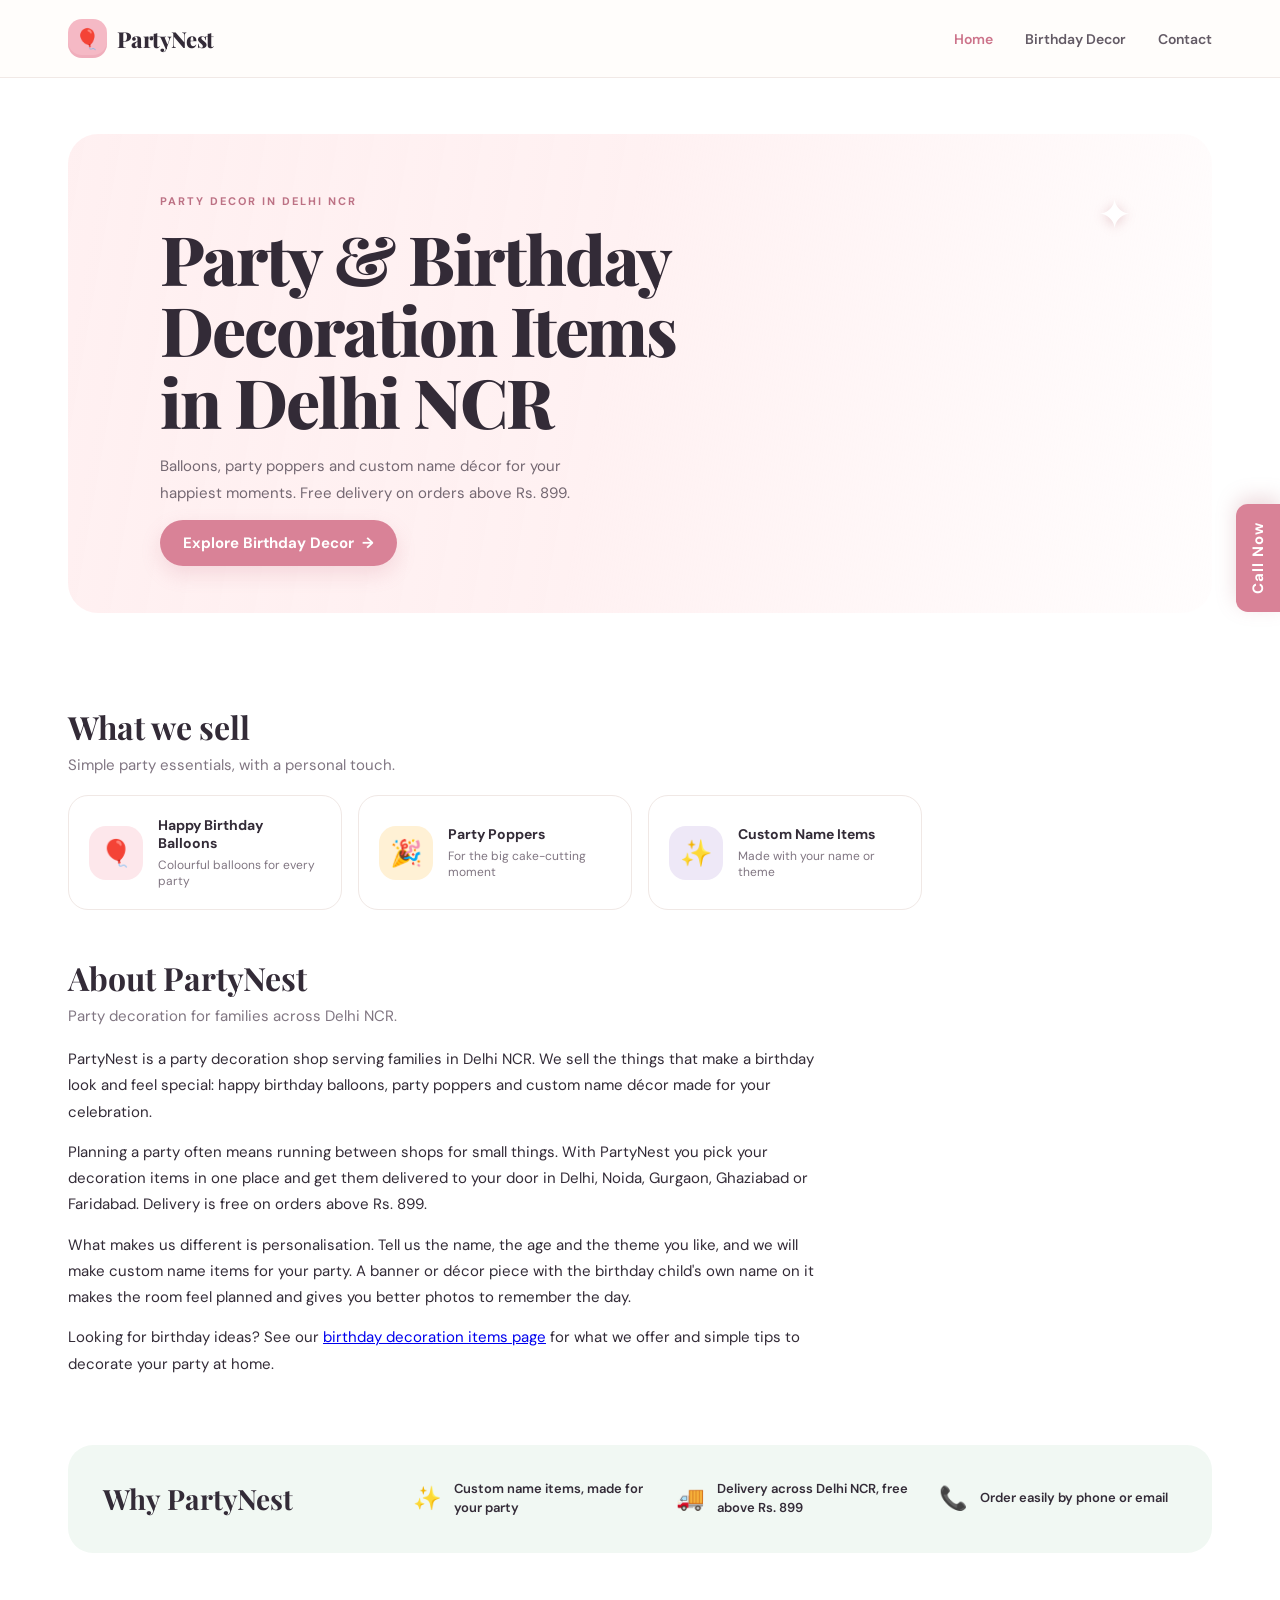
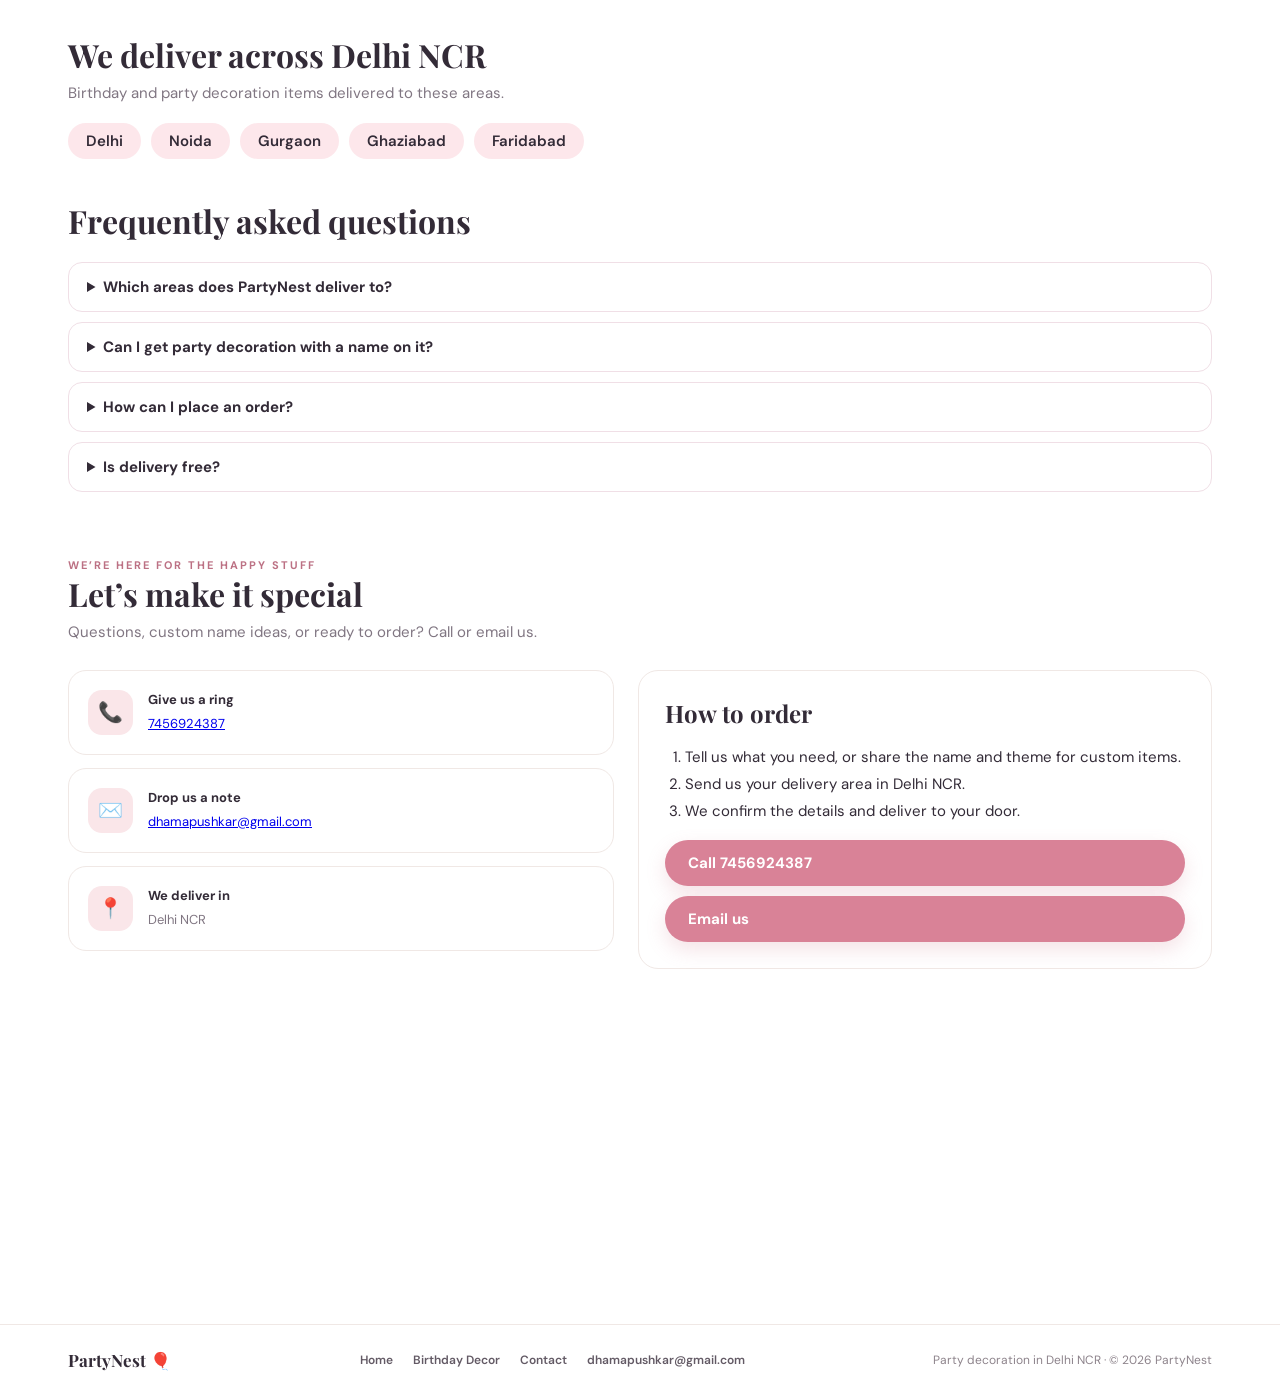
==== index.html @ 5575fde3 "Update index.html" ====
<!doctype html>
<html lang="en">
 <head>
  <meta name="google-site-verification" content="umkJ9HQC5s28dxJRsHMaXHv-HB6ARjjCVU_KM0x2IF8" />
  <script async src="https://www.googletagmanager.com/gtm.js?id=GTM-NVFKFDBZ"></script>
<script>
  window.dataLayer = window.dataLayer || [];
  function gtag(){dataLayer.push(arguments);}
  gtag('js', new Date());
</script>
<meta charset="utf-8">
<meta name="viewport" content="width=device-width, initial-scale=1">
<meta name="theme-color" content="#fffaf7">
<title>PartyNest | Party Decoration Items &amp; Balloons in Delhi NCR</title>
<meta name="description" content="PartyNest sells balloons, party poppers and custom name décor with delivery across Delhi NCR. Free delivery above Rs. 899. Call 7456924387.">
<link rel="canonical" href="https://partynest.github.io/">
<meta property="og:title" content="PartyNest | Party Decoration Items &amp; Balloons in Delhi NCR">
<meta property="og:description" content="Balloons, party poppers and custom name décor delivered across Delhi NCR.">
<meta property="og:url" content="https://partynest.github.io/">
<meta property="og:type" content="website">
<link rel="preconnect" href="https://fonts.googleapis.com">
<link rel="preconnect" href="https://fonts.gstatic.com" crossorigin>
<link href="https://fonts.googleapis.com/css2?family=DM+Sans:wght@400;500;600;700&family=Playfair+Display:wght@600;700;800&display=swap" rel="stylesheet">
<link rel="stylesheet" href="css/style.css">

<style>
  /* Small fixes so links look like the old buttons */
  a.btn, a.category, a.book-tab, a.brand { text-decoration: none; }
  a.category, a.brand { color: inherit; }
  .navlinks.show {
    display: flex !important;
    flex-direction: column;
    position: absolute;
    top: 100%;
    left: 0;
    right: 0;
    background: #fffaf7;
    padding: 16px 24px;
    gap: 14px;
    border-bottom: 1px solid #f0dfe6;
    z-index: 20;
  }
  .text-block { max-width: 760px; margin: 0 0 28px; line-height: 1.75; }
  .text-block p { margin: 0 0 14px; }
  .faq details { background: #fff; border: 1px solid #f0dfe6; border-radius: 14px; padding: 14px 18px; margin-bottom: 10px; }
  .faq summary { cursor: pointer; font-weight: 700; }
  .faq details p { margin: 10px 0 0; line-height: 1.7; }
  .area-list { display: flex; flex-wrap: wrap; gap: 10px; margin: 12px 0 0; padding: 0; list-style: none; }
  .area-list li { background: #fde7eb; border-radius: 999px; padding: 8px 18px; font-weight: 600; }
  .order-steps { padding-left: 20px; line-height: 1.8; }
  .btn-row { display: flex; flex-wrap: wrap; gap: 10px; margin-top: 14px; }
</style>

<script type="application/ld+json">
{
  "@context": "https://schema.org",
  "@type": "Store",
  "name": "PartyNest",
  "url": "https://partynest.github.io/",
  "telephone": "+91-7456924387",
  "email": "dhamapushkar@gmail.com",
  "areaServed": ["Delhi", "Noida", "Gurgaon", "Ghaziabad", "Faridabad"],
  "description": "Party decoration items, balloons, party poppers and custom name décor in Delhi NCR."
}
</script>
<script type="application/ld+json">
{
  "@context": "https://schema.org",
  "@type": "FAQPage",
  "mainEntity": [
    {
      "@type": "Question",
      "name": "Which areas does PartyNest deliver to?",
      "acceptedAnswer": {
        "@type": "Answer",
        "text": "We deliver across Delhi NCR: Delhi, Noida, Gurgaon, Ghaziabad and Faridabad. We do not deliver outside Delhi NCR at the moment."
      }
    },
    {
      "@type": "Question",
      "name": "Can I get party decoration with a name on it?",
      "acceptedAnswer": {
        "@type": "Answer",
        "text": "Yes. Custom name items are our speciality. Tell us the name and theme and we will make it for you."
      }
    },
    {
      "@type": "Question",
      "name": "How can I place an order?",
      "acceptedAnswer": {
        "@type": "Answer",
        "text": "Call us on 7456924387 or email dhamapushkar@gmail.com with what you need and your delivery area in Delhi NCR."
      }
    },
    {
      "@type": "Question",
      "name": "Is delivery free?",
      "acceptedAnswer": {
        "@type": "Answer",
        "text": "Delivery is free on orders above Rs. 899."
      }
    }
  ]
}
</script>
</head>
<body>
<header class="topbar">
  <nav class="nav">
    <a class="brand" href="/">
      <div class="brand-mark">🎈</div>
      <div class="brand-name">PartyNest</div>
    </a>
    <button class="menu-btn" id="menuBtn" aria-label="Toggle menu">☰</button>
    <div class="navlinks" id="navlinks">
      <a href="/" class="active">Home</a>
      <a href="/birthday-decor/">Birthday Decor</a>
      <a href="#contact">Contact</a>
    </div>
  </nav>
</header>

<main>
  <section class="page active" id="home">
    <div class="container">

      <div class="hero">
        <div class="hero-card">
          <div class="hero-copy">
            <div class="eyebrow">Party decor in Delhi NCR</div>
            <h1>Party &amp; Birthday Decoration Items in Delhi NCR</h1>
            <p>Balloons, party poppers and custom name décor for your happiest moments. Free delivery on orders above Rs. 899.</p>
            <a class="btn" href="/birthday-decor/">Explore Birthday Decor&nbsp; →</a>
          </div>
        </div>
      </div>

      <div class="section-head">
        <div>
          <h2>What we sell</h2>
          <p>Simple party essentials, with a personal touch.</p>
        </div>
      </div>
      <div class="categories">
        <a class="category" href="/birthday-decor/">
          <span class="cat-icon" style="background:#fde7eb">🎈</span>
          <span><strong>Happy Birthday Balloons</strong><small>Colourful balloons for every party</small></span>
        </a>
        <a class="category" href="/birthday-decor/">
          <span class="cat-icon" style="background:#fff1d5">🎉</span>
          <span><strong>Party Poppers</strong><small>For the big cake-cutting moment</small></span>
        </a>
        <a class="category" href="/birthday-decor/">
          <span class="cat-icon" style="background:#eee8f7">✨</span>
          <span><strong>Custom Name Items</strong><small>Made with your name or theme</small></span>
        </a>
      </div>

      <div class="section-head">
        <div>
          <h2>About PartyNest</h2>
          <p>Party decoration for families across Delhi NCR.</p>
        </div>
      </div>
      <div class="text-block">
        <p>PartyNest is a party decoration shop serving families in Delhi NCR. We sell the things that make a birthday look and feel special: happy birthday balloons, party poppers and custom name décor made for your celebration.</p>
        <p>Planning a party often means running between shops for small things. With PartyNest you pick your decoration items in one place and get them delivered to your door in Delhi, Noida, Gurgaon, Ghaziabad or Faridabad. Delivery is free on orders above Rs. 899.</p>
        <p>What makes us different is personalisation. Tell us the name, the age and the theme you like, and we will make custom name items for your party. A banner or décor piece with the birthday child's own name on it makes the room feel planned and gives you better photos to remember the day.</p>
        <p>Looking for birthday ideas? See our <a href="/birthday-decor/">birthday decoration items page</a> for what we offer and simple tips to decorate your party at home.</p>
      </div>

      <div class="why">
        <h2>Why PartyNest</h2>
        <div class="why-item"><span>✨</span>Custom name items, made for your party</div>
        <div class="why-item"><span>🚚</span>Delivery across Delhi NCR, free above Rs. 899</div>
        <div class="why-item"><span>📞</span>Order easily by phone or email</div>
      </div>

      <div class="section-head">
        <div>
          <h2>We deliver across Delhi NCR</h2>
          <p>Birthday and party decoration items delivered to these areas.</p>
        </div>
      </div>
      <ul class="area-list">
        <li>Delhi</li>
        <li>Noida</li>
        <li>Gurgaon</li>
        <li>Ghaziabad</li>
        <li>Faridabad</li>
      </ul>

      <div class="section-head" style="margin-top:40px">
        <div>
          <h2>Frequently asked questions</h2>
        </div>
      </div>
      <div class="faq">
        <details>
          <summary>Which areas does PartyNest deliver to?</summary>
          <p>We deliver across Delhi NCR: Delhi, Noida, Gurgaon, Ghaziabad and Faridabad. We do not deliver outside Delhi NCR at the moment.</p>
        </details>
        <details>
          <summary>Can I get party decoration with a name on it?</summary>
          <p>Yes. Custom name items are our speciality. Tell us the name and theme and we will make it for you.</p>
        </details>
        <details>
          <summary>How can I place an order?</summary>
          <p>Call us on 7456924387 or email dhamapushkar@gmail.com with what you need and your delivery area in Delhi NCR.</p>
        </details>
        <details>
          <summary>Is delivery free?</summary>
          <p>Delivery is free on orders above Rs. 899.</p>
        </details>
      </div>

    </div>
  </section>

  <section class="page active" id="contact">
    <div class="container">
      <div class="page-heading">
        <div class="eyebrow">We’re here for the happy stuff</div>
        <h1>Let’s make it special</h1>
        <p>Questions, custom name ideas, or ready to order? Call or email us.</p>
      </div>
      <div class="contact-grid">
        <div class="contact-cards">
          <div class="contact-card">
            <div class="contact-icon">📞</div>
            <div><strong>Give us a ring</strong><span><a href="tel:+917456924387">7456924387</a></span></div>
          </div>
          <div class="contact-card">
            <div class="contact-icon">✉️</div>
            <div><strong>Drop us a note</strong><span><a href="mailto:dhamapushkar@gmail.com">dhamapushkar@gmail.com</a></span></div>
          </div>
          <div class="contact-card">
            <div class="contact-icon">📍</div>
            <div><strong>We deliver in</strong><span>Delhi NCR</span></div>
          </div>
        </div>

        <div class="form-card">
          <h2>How to order</h2>
          <ol class="order-steps">
            <li>Tell us what you need, or share the name and theme for custom items.</li>
            <li>Send us your delivery area in Delhi NCR.</li>
            <li>We confirm the details and deliver to your door.</li>
          </ol>
          <div class="btn-row">
            <a class="btn" href="tel:+917456924387">Call 7456924387</a>
            <a class="btn" href="mailto:dhamapushkar@gmail.com">Email us</a>
          </div>
        </div>
      </div>
    </div>
  </section>
</main>

<footer>
  <div class="container footer-inner">
    <div class="footer-brand">PartyNest 🎈</div>
    <nav class="footer-links" aria-label="Footer">
      <a href="/">Home</a>
      <a href="/birthday-decor/">Birthday Decor</a>
      <a href="#contact">Contact</a>
      <a href="mailto:dhamapushkar@gmail.com">dhamapushkar@gmail.com</a>
    </nav>
    <span>Party decoration in Delhi NCR · © 2026 PartyNest</span>
  </div>
</footer>

<a class="book-tab" href="tel:+917456924387">Call Now</a>

<script>
  var menuBtn = document.getElementById('menuBtn');
  var navlinks = document.getElementById('navlinks');
  if (menuBtn && navlinks) {
    menuBtn.addEventListener('click', function () { navlinks.classList.toggle('show'); });
    navlinks.addEventListener('click', function () { navlinks.classList.remove('show'); });
  }
</script>
</body>
</html>
---- css/style.css ----
:root {
  --ink: #332b37;
  --muted: #807682;
  --pink: #f5b9c5;
  --pinkdeep: #dc8298;
  --mint: #dcefe5;
  --gold: #e8c779;
  --cream: #fffaf7;
  --line: #f0e8e5;
  --white: #fff;
  --shadow: 0 14px 38px #59404412;
  --radius: 22px;
}

* { box-sizing: border-box; }
html { scroll-behavior: smooth; scroll-padding-top: 94px; }
body {
  margin: 0;
  background: #fff;
  color: var(--ink);
  font-family: 'DM Sans', sans-serif;
  font-size: 15px;
}
button, input, select, textarea { font: inherit; }
button { cursor: pointer; }

.topbar {
  height: 78px;
  position: fixed;
  inset: 0 0 auto;
  z-index: 20;
  background: #fffdfbf2;
  backdrop-filter: blur(14px);
  border-bottom: 1px solid #f1e9e6;
}
.nav {
  max-width: 1200px;
  height: 100%;
  padding: 0 28px;
  margin: auto;
  display: flex;
  align-items: center;
  justify-content: space-between;
}
.brand { display: flex; gap: 10px; align-items: center; cursor: pointer; }
.brand-mark {
  height: 39px;
  width: 39px;
  border-radius: 14px;
  background: var(--pink);
  display: grid;
  place-items: center;
  font-size: 20px;
  box-shadow: inset 0 -3px #dc829833;
}
.brand-name {
  font-family: 'Playfair Display', serif;
  font-weight: 800;
  font-size: 22px;
  letter-spacing: -.6px;
}
.brand-name span { color: var(--pinkdeep); }
.navlinks { display: flex; align-items: center; gap: 32px; }
.navlinks a {
  color: #635a65;
  text-decoration: none;
  font-size: 14px;
  font-weight: 600;
  transition: color .2s;
}
.navlinks a:hover, .navlinks a.active { color: #cc738a; }
.cart-link { display: flex; align-items: center; gap: 8px; }
.badge {
  min-width: 21px;
  height: 21px;
  padding: 0 6px;
  border-radius: 20px;
  background: #f7d7dd;
  color: #8e4559;
  font-size: 11px;
  display: grid;
  place-items: center;
}
.menu-btn {
  display: none;
  border: 0;
  background: none;
  font-size: 22px;
  color: var(--ink);
}
main { padding-top: 78px; }
.page {
  display: none;
  min-height: calc(100vh - 78px);
  animation: appear .32s ease;
}
.page.active { display: block; }
@keyframes appear {
  from { opacity: 0; transform: translateY(8px); }
  to { opacity: 1; transform: none; }
}
.container { max-width: 1200px; padding: 0 28px; margin: auto; }
.hero { padding: 56px 0 46px; }
.hero-card {
  min-height: 414px;
  border-radius: 30px;
  overflow: hidden;
  background:
    linear-gradient(100deg, #fff0f1 0%, #fff0f1eF 47%, #fff0f120 100%),
    url('https://images.unsplash.com/photo-1530103862676-de8c9debad1d?auto=format&fit=crop&w=1800&q=85')
    center 45% / cover;
  display: flex;
  align-items: center;
  padding: 60px 8%;
  position: relative;
}
.hero-card:after {
  content: '✦';
  position: absolute;
  right: 7%;
  top: 11%;
  color: #fff;
  font-size: 42px;
  text-shadow: 0 2px 12px #b7727a55;
}
.eyebrow {
  color: #bc7184;
  text-transform: uppercase;
  letter-spacing: 2px;
  font-weight: 700;
  font-size: 11px;
}
.hero-copy { max-width: 520px; position: relative; z-index: 1; }
.hero h1 {
  font: 800 clamp(42px, 6vw, 68px)/1.05 'Playfair Display', serif;
  letter-spacing: -2px;
  margin: 14px 0 17px;
}
.hero h1 em { color: #cf8092; font-style: normal; }
.hero p { max-width: 410px; color: #746872; line-height: 1.8; margin: 0 0 26px; }
.btn {
  border: 0;
  border-radius: 999px;
  background: #d98297;
  color: white;
  padding: 13px 23px;
  font-weight: 700;
  box-shadow: 0 8px 20px #cc748933;
  transition: transform .2s, box-shadow .2s;
}
.btn:hover { transform: translateY(-2px); box-shadow: 0 12px 24px #cc748944; }
.btn.secondary {
  background: #fff;
  color: #765d68;
  border: 1px solid var(--line);
  box-shadow: none;
}
.section-head {
  display: flex;
  justify-content: space-between;
  align-items: end;
  margin: 46px 0 20px;
}
.section-head h2, .page-heading h1 {
  font: 700 32px 'Playfair Display', serif;
  margin: 0;
}
.section-head p, .page-heading p { color: var(--muted); margin: 7px 0 0; }
.text-link { border: 0; background: none; color: #c8738b; font-weight: 700; }
.categories { display: grid; grid-template-columns: repeat(4, 1fr); gap: 16px; }
.category {
  border: 1px solid var(--line);
  border-radius: 20px;
  padding: 20px;
  background: #fff;
  display: flex;
  align-items: center;
  gap: 15px;
  text-align: left;
  transition: transform .2s, box-shadow .2s;
}
.category:hover { transform: translateY(-3px); box-shadow: var(--shadow); }
.cat-icon {
  height: 54px;
  width: 54px;
  border-radius: 17px;
  display: grid;
  place-items: center;
  font-size: 26px;
  flex: none;
}
.category strong { display: block; font-size: 14px; }
.category small { display: block; color: var(--muted); margin-top: 5px; font-size: 12px; }
.products-grid { display: grid; grid-template-columns: repeat(4, 1fr); gap: 20px; }
.product {
  border: 1px solid #f0e9e7;
  border-radius: 20px;
  overflow: hidden;
  background: white;
  transition: transform .22s, box-shadow .22s;
}
.product:hover { transform: translateY(-4px); box-shadow: var(--shadow); }
.product-img { height: 205px; position: relative; overflow: hidden; background: #faf4f3; }
.product-img img { width: 100%; height: 100%; object-fit: cover; transition: transform .5s; }
.product:hover .product-img img { transform: scale(1.05); }
.tag {
  position: absolute;
  top: 12px;
  left: 12px;
  padding: 6px 10px;
  border-radius: 99px;
  background: #fffdf2eF;
  font-size: 10px;
  font-weight: 700;
  color: #8b7564;
}
.product-info { padding: 15px; }
.product-info h3 { font-size: 15px; margin: 0 0 7px; }
.product-desc { font-size: 12px; color: #8a8188; margin: 0 0 14px; }
.product-bottom { display: flex; justify-content: space-between; align-items: center; }
.price { font-weight: 700; }
.add-btn {
  border: 0;
  background: var(--mint);
  color: #496752;
  border-radius: 999px;
  padding: 9px 13px;
  font-size: 12px;
  font-weight: 700;
  transition: .2s;
}
.add-btn:hover { background: #c8e6d5; }
.why {
  margin: 68px 0 80px;
  padding: 35px;
  border-radius: 25px;
  background: #f1f8f3;
  display: grid;
  grid-template-columns: 1.2fr repeat(3, 1fr);
  align-items: center;
  gap: 25px;
}
.why h2 { font: 700 28px 'Playfair Display', serif; margin: 0; }
.why-item { display: flex; gap: 12px; align-items: center; font-size: 13px; font-weight: 600; line-height: 1.45; }
.why-item span { font-size: 23px; }

.page-heading { padding: 56px 0 28px; }
.filter-row { display: flex; gap: 9px; margin: 0 0 25px; }
.filter {
  border: 1px solid var(--line);
  background: #fff;
  border-radius: 99px;
  padding: 10px 17px;
  color: #766d76;
  font-size: 13px;
  font-weight: 600;
}
.filter.active { background: #f8dfe4; border-color: #f8dfe4; color: #8f4f61; }
.products-page-grid { padding-bottom: 80px; }
.cart-layout { display: grid; grid-template-columns: 1fr 340px; gap: 30px; padding-bottom: 80px; }
.cart-list { display: grid; gap: 13px; align-content: start; }
.cart-row {
  border: 1px solid var(--line);
  border-radius: 18px;
  padding: 13px;
  display: grid;
  grid-template-columns: 88px 1fr auto;
  gap: 16px;
  align-items: center;
}
.cart-row img { width: 88px; height: 78px; border-radius: 13px; object-fit: cover; }
.cart-row h3 { font-size: 14px; margin: 0 0 6px; }
.cart-row small { color: var(--muted); }
.quantity { display: flex; align-items: center; gap: 12px; margin-top: 10px; }
.quantity button {
  width: 25px;
  height: 25px;
  border-radius: 50%;
  background: #f7eeee;
  border: 0;
  color: #815d68;
}
.remove { border: 0; background: none; color: #b2717e; font-size: 12px; margin-top: 8px; padding: 0; }
.cart-summary {
  border: 1px solid var(--line);
  border-radius: 20px;
  padding: 24px;
  height: max-content;
  position: sticky;
  top: 100px;
}
.cart-summary h3 { font: 700 21px 'Playfair Display', serif; margin: 0 0 20px; }
.summary-line { display: flex; justify-content: space-between; color: #756c74; margin: 13px 0; font-size: 14px; }
.summary-total {
  border-top: 1px solid var(--line);
  padding-top: 16px;
  margin-top: 18px;
  color: var(--ink);
  font-weight: 700;
  font-size: 17px;
}
.cart-summary .btn { width: 100%; margin-top: 15px; }
.empty { text-align: center; padding: 70px 20px; border: 1px dashed #eadbdd; border-radius: 22px; background: #fffcfb; }
.empty-icon { font-size: 44px; }
.empty h3 { font: 700 24px 'Playfair Display', serif; margin: 14px 0 6px; }
.empty p { color: var(--muted); margin: 0 0 20px; }
.contact-grid { display: grid; grid-template-columns: 1fr 1.05fr; gap: 24px; padding-bottom: 80px; }
.contact-cards { display: grid; gap: 13px; align-content: start; }
.contact-card { padding: 19px; border: 1px solid var(--line); border-radius: 18px; display: flex; gap: 15px; align-items: center; }
.contact-icon { width: 45px; height: 45px; background: #fae6e9; border-radius: 14px; display: grid; place-items: center; font-size: 20px; }
.contact-card strong { display: block; font-size: 13px; margin-bottom: 5px; }
.contact-card span { font-size: 13px; color: var(--muted); }
.map {
  margin-top: 13px;
  min-height: 205px;
  border-radius: 19px;
  overflow: hidden;
  background: linear-gradient(135deg, #dcefe5, #f8e9df);
  display: grid;
  place-items: center;
  color: #557365;
  text-align: center;
  position: relative;
}
.map:before {
  content: '';
  position: absolute;
  inset: 0;
  background: repeating-linear-gradient(45deg, transparent 0 28px, #ffffff40 29px 31px);
}
.map-pin { font-size: 30px; }
.form-card { border: 1px solid var(--line); border-radius: 20px; padding: 26px; }
.form-card h2 { font: 700 24px 'Playfair Display', serif; margin: 0 0 7px; }
.form-card > p { color: var(--muted); font-size: 13px; margin: 0 0 21px; }
.field { margin-bottom: 14px; }
.field label { display: block; font-weight: 600; font-size: 12px; margin-bottom: 7px; }
.field input, .field select, .field textarea {
  width: 100%;
  border: 1px solid #eae1e3;
  border-radius: 12px;
  padding: 12px 13px;
  outline: none;
  background: #fff;
  color: var(--ink);
  font-size: 13px;
}
.field textarea { min-height: 110px; resize: vertical; }
.field input:focus, .field select:focus, .field textarea:focus {
  border-color: #d990a0;
  box-shadow: 0 0 0 3px #f8e6e9;
}
.form-card .btn { width: 100%; }

.book-tab {
  position: fixed;
  right: 0;
  top: 50%;
  z-index: 25;
  transform: translateY(-50%);
  writing-mode: vertical-rl;
  rotate: 180deg;
  border: 0;
  border-radius: 0 12px 12px 0;
  background: #d98297;
  color: #fff;
  padding: 18px 12px;
  font-weight: 700;
  letter-spacing: 1px;
  box-shadow: 0 6px 20px #bb738144;
  transition: padding .2s, background-color .2s, opacity .2s;
}
.book-tab:hover, .book-tab:focus-visible, .book-tab:active {
  padding-inline: 16px;
  background: #e9a4b3;
  opacity: .82;
}
.overlay {
  position: fixed;
  inset: 0;
  background: #2c202988;
  z-index: 40;
  opacity: 0;
  visibility: hidden;
  transition: opacity .25s, visibility .25s;
}
.overlay.open { opacity: 1; visibility: visible; }
.booking-panel {
  position: fixed;
  z-index: 41;
  right: 0;
  top: 0;
  height: 100dvh;
  width: min(430px, 100%);
  background: #fff;
  padding: 29px;
  transform: translateX(105%);
  transition: transform .35s cubic-bezier(.2, .75, .2, 1);
  box-shadow: -20px 0 60px #33222a22;
  overflow-y: auto;
}
.booking-panel.open { transform: translateX(0); }
.panel-head { display: flex; justify-content: space-between; align-items: center; margin-bottom: 10px; }
.panel-head h2 { font: 700 27px 'Playfair Display', serif; margin: 0; }
.close-btn {
  height: 38px;
  width: 38px;
  border-radius: 50%;
  border: 1px solid var(--line);
  background: #fff;
  font-size: 21px;
  color: #675d65;
}
.panel-lead { color: var(--muted); font-size: 13px; line-height: 1.6; margin: 0 0 23px; }
.or-note { font-size: 11px; color: var(--muted); margin: -8px 0 13px; }
.success { display: none; text-align: center; padding: 30px 10px; }
.success.show { display: block; }
.success .emoji { font-size: 48px; }
.success h3 { font: 700 24px 'Playfair Display', serif; }
.success p { color: var(--muted); line-height: 1.6; }
.toast {
  position: fixed;
  bottom: 24px;
  left: 50%;
  transform: translate(-50%, 20px);
  background: #382f38;
  color: white;
  padding: 12px 18px;
  border-radius: 99px;
  font-size: 13px;
  opacity: 0;
  pointer-events: none;
  transition: .25s;
  z-index: 60;
}
.toast.show { opacity: 1; transform: translate(-50%, 0); }
footer { border-top: 1px solid var(--line); padding: 24px 0; color: #8d838b; font-size: 12px; }
.footer-inner { display: flex; justify-content: space-between; align-items: center; gap: 18px; flex-wrap: wrap; }
.footer-links { display: flex; gap: 20px; }
.footer-links a { color: #635a65; text-decoration: none; font-weight: 600; }
.footer-links a:hover { color: #cc738a; }
.footer-brand { font: 700 17px 'Playfair Display', serif; color: var(--ink); }

/* ---------- Blog ---------- */
.blog-grid { display: grid; grid-template-columns: repeat(3, 1fr); gap: 22px; padding-bottom: 80px; }
.blog-card {
  border: 1px solid #f0e9e7;
  border-radius: 20px;
  overflow: hidden;
  background: #fff;
  cursor: pointer;
  display: flex;
  flex-direction: column;
  text-align: left;
  padding: 0;
  transition: transform .22s, box-shadow .22s;
}
.blog-card:hover { transform: translateY(-4px); box-shadow: var(--shadow); }
.blog-img { height: 210px; position: relative; overflow: hidden; background: #faf4f3; }
.blog-img img { width: 100%; height: 100%; object-fit: cover; transition: transform .5s; }
.blog-card:hover .blog-img img { transform: scale(1.05); }
.blog-body { padding: 18px 18px 20px; display: flex; flex-direction: column; flex: 1; }
.blog-meta { font-size: 11px; color: var(--muted); font-weight: 600; margin-bottom: 9px; }
.blog-card h3 { font: 700 20px/1.3 'Playfair Display', serif; margin: 0 0 9px; color: var(--ink); }
.blog-card p { font-size: 13px; line-height: 1.7; color: #746872; margin: 0 0 14px; }
.blog-card .read-more { margin-top: auto; color: #c8738b; font-weight: 700; font-size: 13px; }
.post { max-width: 760px; margin: 0 auto; padding: 40px 0 80px; }
.post .back { margin-bottom: 22px; }
.post h1 { font: 800 clamp(30px, 5vw, 44px)/1.15 'Playfair Display', serif; letter-spacing: -1px; margin: 12px 0 14px; }
.post-cover { width: 100%; height: 360px; object-fit: cover; border-radius: 24px; margin: 22px 0 28px; }
.post-body { font-size: 16px; line-height: 1.9; color: #4d4350; }
.post-body h2 { font: 700 26px 'Playfair Display', serif; color: var(--ink); margin: 34px 0 10px; }
.post-body p { margin: 0 0 16px; }
.post-body ul { padding-left: 20px; margin: 0 0 16px; }
.post-body li { margin-bottom: 8px; }
.post-cta { margin-top: 34px; padding: 26px; border-radius: 22px; background: #f1f8f3; text-align: center; }
.post-cta h3 { font: 700 22px 'Playfair Display', serif; margin: 0 0 8px; }
.post-cta p { color: var(--muted); margin: 0 0 16px; }

@media (max-width: 900px) {
  .categories { grid-template-columns: repeat(2, 1fr); }
  .products-grid { grid-template-columns: repeat(2, 1fr); }
  .why { grid-template-columns: repeat(2, 1fr); }
  .cart-layout { grid-template-columns: 1fr 290px; }
  .blog-grid { grid-template-columns: repeat(2, 1fr); }
}
@media (max-width: 640px) {
  .topbar { height: 68px; }
  .nav { padding: 0 17px; }
  .brand-name { font-size: 19px; }
  .brand-mark { height: 35px; width: 35px; }
  .navlinks {
    display: none;
    position: absolute;
    top: 67px;
    left: 0;
    right: 0;
    background: #fff;
    padding: 14px 19px 18px;
    box-shadow: 0 15px 20px #34212a12;
    gap: 0;
    flex-direction: column;
    align-items: stretch;
  }
  .navlinks.open { display: flex; }
  .navlinks a { padding: 12px 4px; border-bottom: 1px solid #f5eeee; }
  .navlinks a:last-child { border: 0; }
  .menu-btn { display: block; }
  .navlinks .cart-link { justify-content: space-between; }
  .container { padding: 0 18px; }
  main { padding-top: 68px; }
  .hero { padding: 24px 0 32px; }
  .hero-card {
    min-height: 480px;
    padding: 35px 25px;
    align-items: flex-end;
    background:
      linear-gradient(0deg, #fff0f1 0%, #fff0f1ec 45%, #fff0f130 100%),
      url('https://images.unsplash.com/photo-1530103862676-de8c9debad1d?auto=format&fit=crop&w=1000&q=80')
      center / cover;
  }
  .hero h1 { font-size: 45px; }
  .hero p { font-size: 14px; }
  .section-head { margin: 35px 0 17px; }
  .section-head h2, .page-heading h1 { font-size: 28px; }
  .categories { gap: 10px; }
  .category { padding: 13px 11px; gap: 10px; border-radius: 16px; }
  .cat-icon { width: 43px; height: 43px; font-size: 22px; border-radius: 14px; }
  .category strong { font-size: 12px; }
  .category small { font-size: 10px; }
  .products-grid { gap: 11px; }
  .product { border-radius: 16px; }
  .product-img { height: 150px; }
  .product-info { padding: 11px; }
  .product-info h3 { font-size: 13px; min-height: 31px; }
  .product-desc { font-size: 10px; }
  .price { font-size: 13px; }
  .add-btn { padding: 8px 10px; font-size: 10px; }
  .why { margin: 45px 0 55px; padding: 22px; gap: 18px; grid-template-columns: 1fr 1fr; }
  .why h2 { font-size: 22px; grid-column: 1 / -1; }
  .why-item { font-size: 11px; }
  .why-item span { font-size: 20px; }
  .page-heading { padding: 35px 0 22px; }
  .filter-row { overflow: auto; padding-bottom: 4px; }
  .filter { white-space: nowrap; }
  .cart-layout { grid-template-columns: 1fr; gap: 18px; }
  .cart-summary { position: static; }
  .cart-row { grid-template-columns: 64px 1fr auto; gap: 10px; padding: 10px; }
  .cart-row img { width: 64px; height: 64px; }
  .cart-row h3 { font-size: 12px; }
  .contact-grid { grid-template-columns: 1fr; gap: 20px; }
  .form-card { padding: 21px; }
  .page { min-height: calc(100vh - 68px); }
  .footer-inner { gap: 12px; flex-wrap: wrap; }
  .book-tab { padding: 15px 9px; font-size: 12px; }
  .booking-panel { padding: 23px; }
  .hero-card:after { top: 8%; right: 9%; }
  .blog-grid { grid-template-columns: 1fr; gap: 16px; }
  .blog-img { height: 180px; }
  .post { padding: 24px 0 60px; }
  .post-cover { height: 220px; border-radius: 18px; }
  .post-body { font-size: 15px; }
}
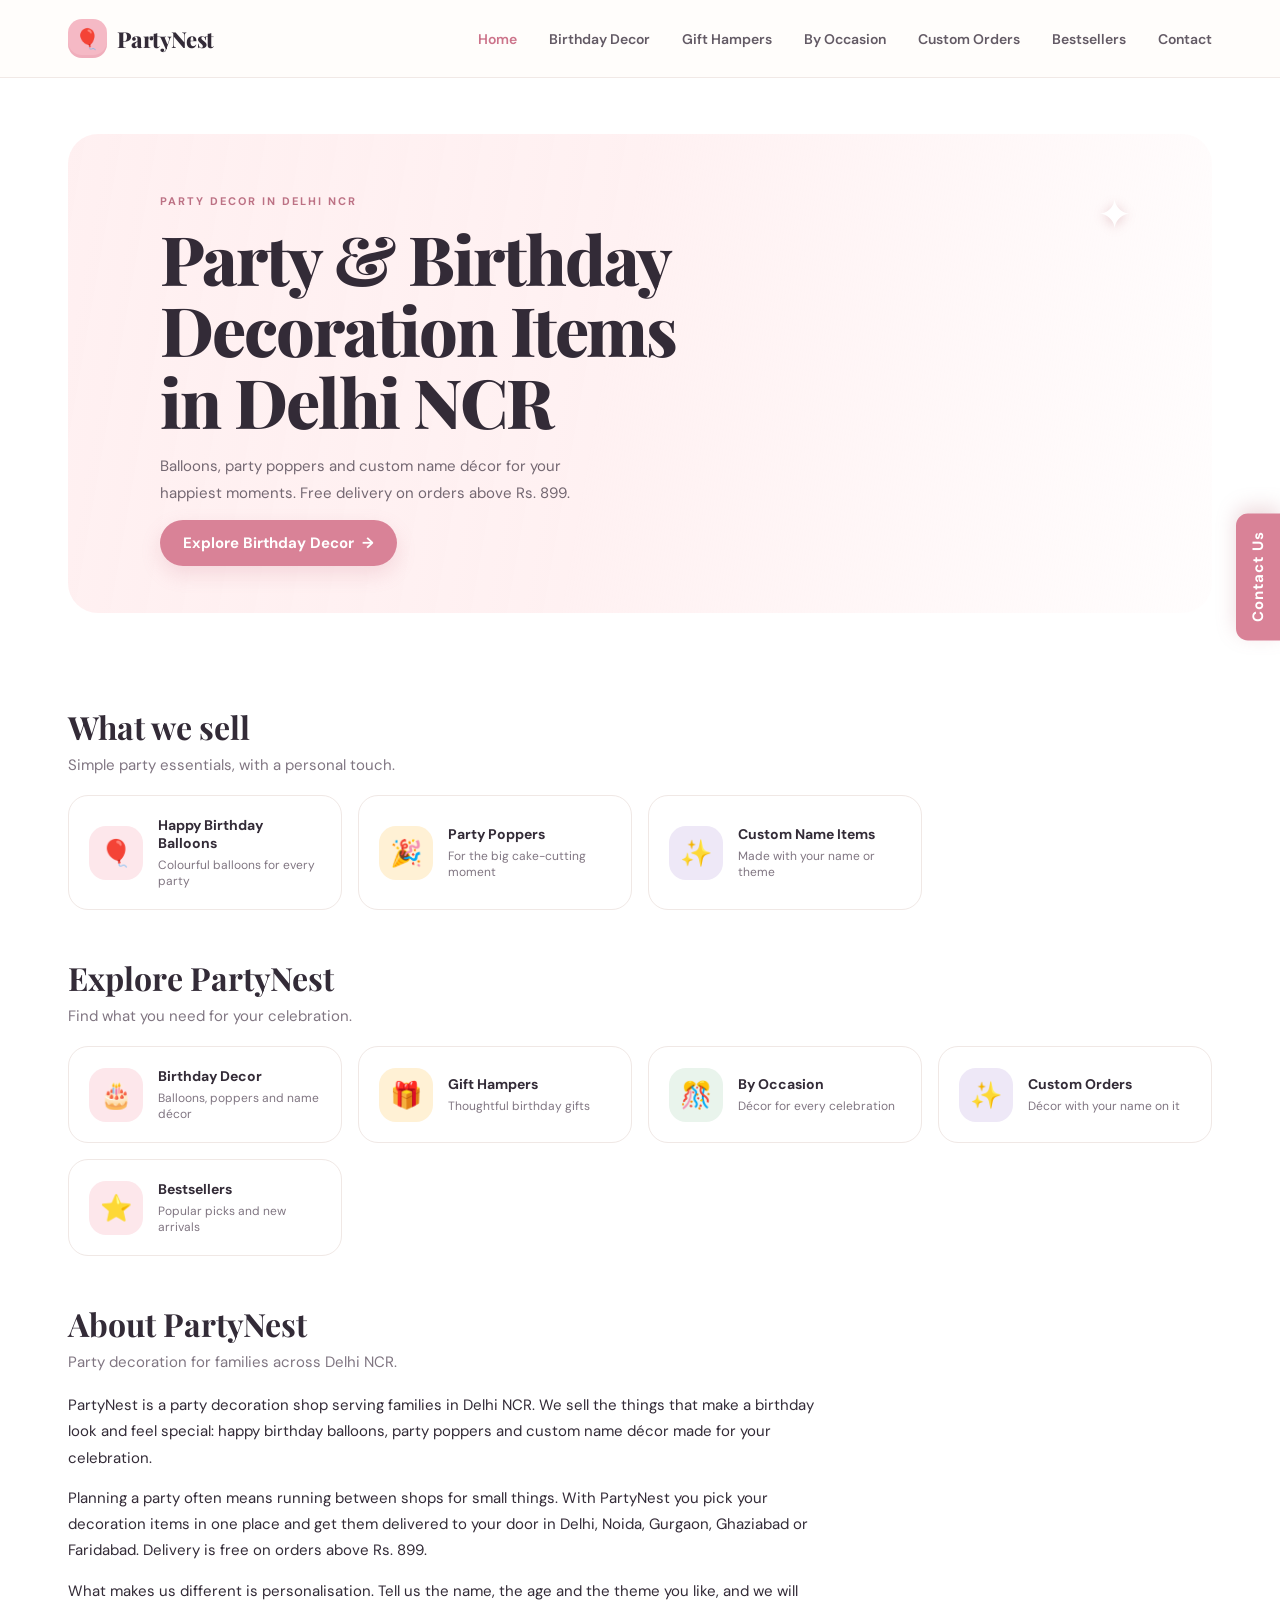
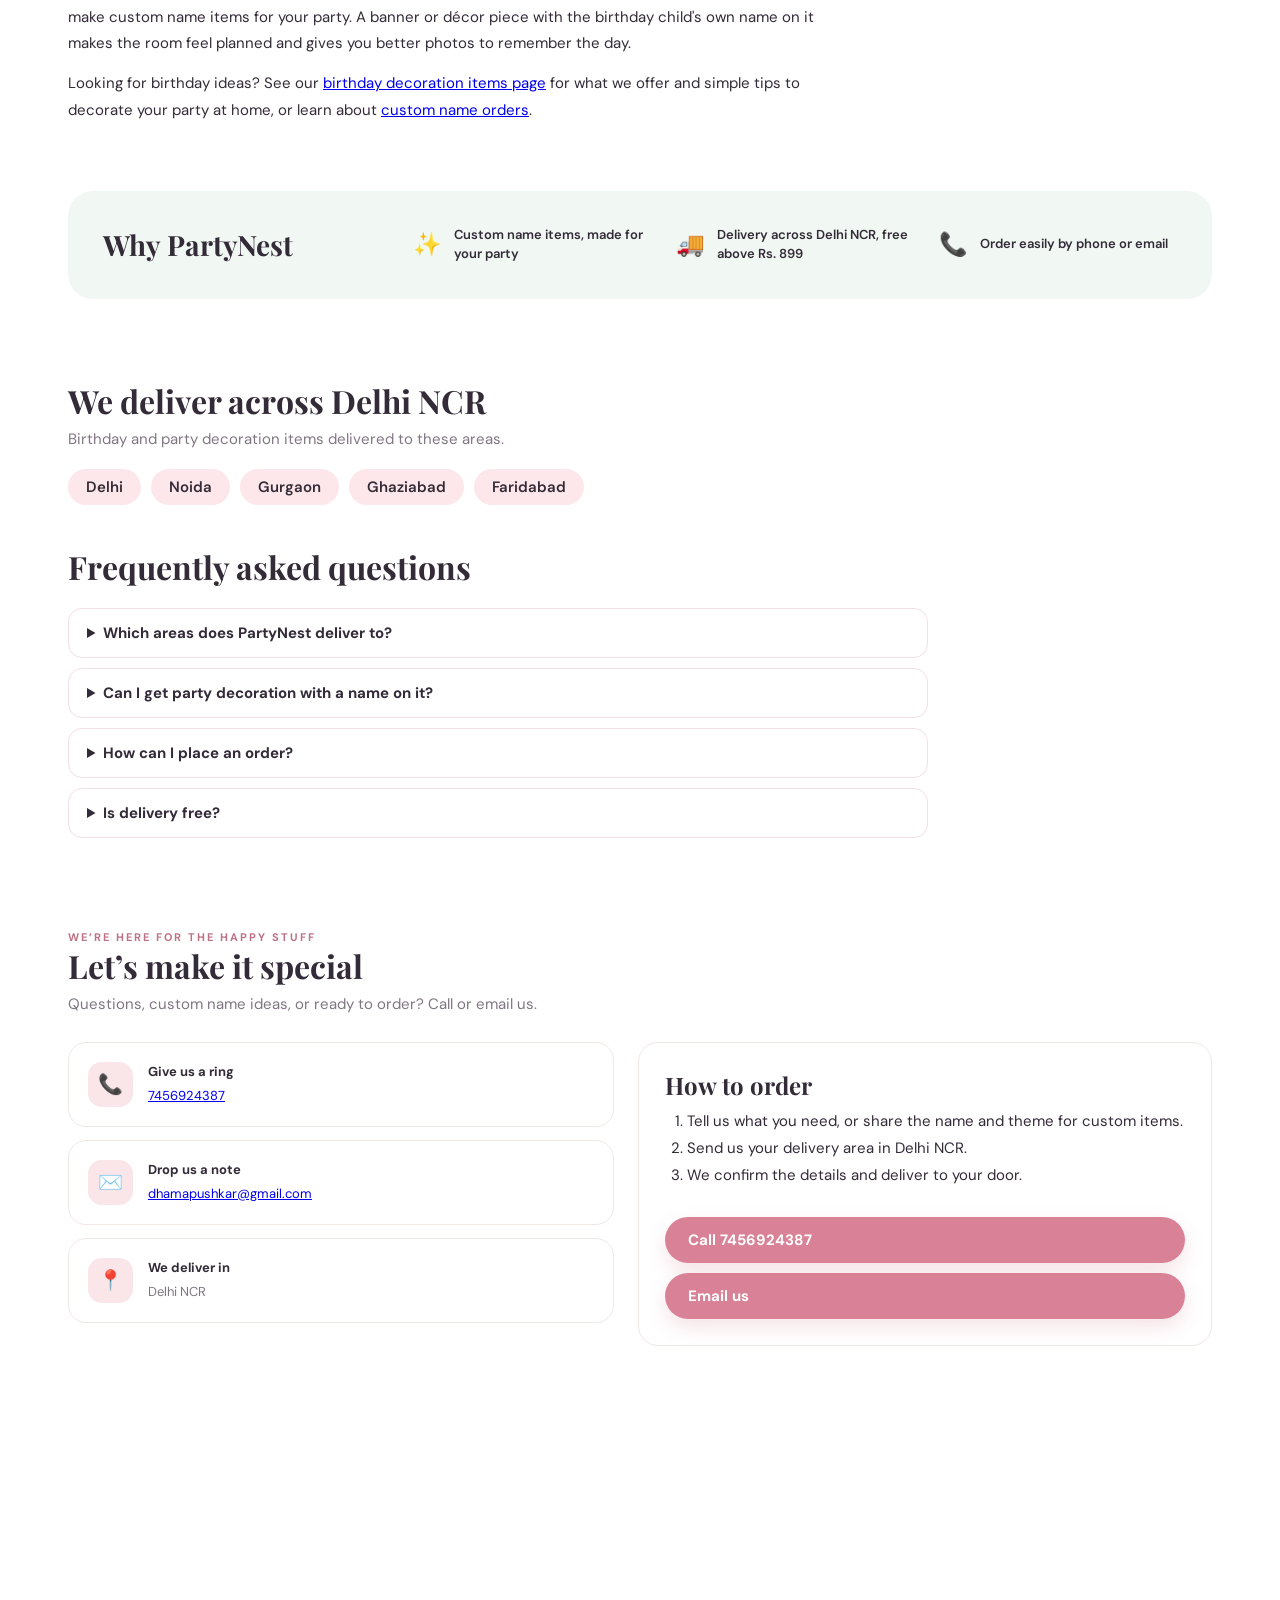
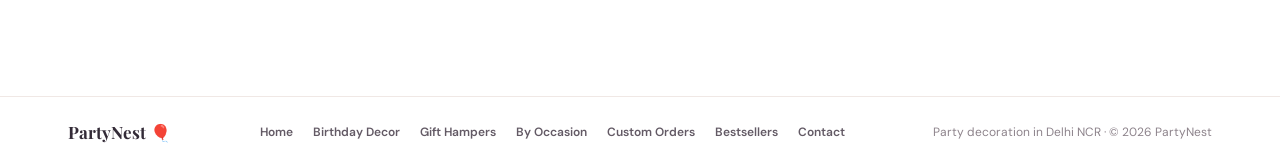
==== commit ad5f8f17: "Add files via upload" ====
--- a/index.html
+++ b/index.html
@@ -12,7 +12,7 @@
 <meta name="viewport" content="width=device-width, initial-scale=1">
 <meta name="theme-color" content="#fffaf7">
 <title>PartyNest | Party Decoration Items &amp; Balloons in Delhi NCR</title>
-<meta name="description" content="PartyNest sells balloons, party poppers and custom name décor with delivery across Delhi NCR. Free delivery above Rs. 899. Call 7456924387.">
+<meta name="description" content="PartyNest sells balloons, party poppers and custom name décor with delivery across Delhi NCR. Free delivery above Rs. 899.">
 <link rel="canonical" href="https://partynest.github.io/">
 <meta property="og:title" content="PartyNest | Party Decoration Items &amp; Balloons in Delhi NCR">
 <meta property="og:description" content="Balloons, party poppers and custom name décor delivered across Delhi NCR.">
@@ -21,35 +21,9 @@
 <link rel="preconnect" href="https://fonts.googleapis.com">
 <link rel="preconnect" href="https://fonts.gstatic.com" crossorigin>
 <link href="https://fonts.googleapis.com/css2?family=DM+Sans:wght@400;500;600;700&family=Playfair+Display:wght@600;700;800&display=swap" rel="stylesheet">
-<link rel="stylesheet" href="css/style.css">
-
-<style>
-  /* Small fixes so links look like the old buttons */
-  a.btn, a.category, a.book-tab, a.brand { text-decoration: none; }
-  a.category, a.brand { color: inherit; }
-  .navlinks.show {
-    display: flex !important;
-    flex-direction: column;
-    position: absolute;
-    top: 100%;
-    left: 0;
-    right: 0;
-    background: #fffaf7;
-    padding: 16px 24px;
-    gap: 14px;
-    border-bottom: 1px solid #f0dfe6;
-    z-index: 20;
-  }
-  .text-block { max-width: 760px; margin: 0 0 28px; line-height: 1.75; }
-  .text-block p { margin: 0 0 14px; }
-  .faq details { background: #fff; border: 1px solid #f0dfe6; border-radius: 14px; padding: 14px 18px; margin-bottom: 10px; }
-  .faq summary { cursor: pointer; font-weight: 700; }
-  .faq details p { margin: 10px 0 0; line-height: 1.7; }
-  .area-list { display: flex; flex-wrap: wrap; gap: 10px; margin: 12px 0 0; padding: 0; list-style: none; }
-  .area-list li { background: #fde7eb; border-radius: 999px; padding: 8px 18px; font-weight: 600; }
-  .order-steps { padding-left: 20px; line-height: 1.8; }
-  .btn-row { display: flex; flex-wrap: wrap; gap: 10px; margin-top: 14px; }
-</style>
+<link rel="stylesheet" href="/css/style.css">
+<link rel="stylesheet" href="/css/extra.css">
+
 
 <script type="application/ld+json">
 {
@@ -89,7 +63,7 @@
       "name": "How can I place an order?",
       "acceptedAnswer": {
         "@type": "Answer",
-        "text": "Call us on 7456924387 or email dhamapushkar@gmail.com with what you need and your delivery area in Delhi NCR."
+        "text": "Use the contact details in our Contact section below and tell us what you need and your delivery area in Delhi NCR."
       }
     },
     {
@@ -115,6 +89,10 @@
     <div class="navlinks" id="navlinks">
       <a href="/" class="active">Home</a>
       <a href="/birthday-decor/">Birthday Decor</a>
+      <a href="/gift-hampers/">Gift Hampers</a>
+      <a href="/by-occasion/">By Occasion</a>
+      <a href="/custom-orders/">Custom Orders</a>
+      <a href="/bestsellers/">Bestsellers</a>
       <a href="#contact">Contact</a>
     </div>
   </nav>
@@ -150,10 +128,24 @@
           <span class="cat-icon" style="background:#fff1d5">🎉</span>
           <span><strong>Party Poppers</strong><small>For the big cake-cutting moment</small></span>
         </a>
-        <a class="category" href="/birthday-decor/">
+        <a class="category" href="/custom-orders/">
           <span class="cat-icon" style="background:#eee8f7">✨</span>
           <span><strong>Custom Name Items</strong><small>Made with your name or theme</small></span>
         </a>
+      </div>
+
+      <div class="section-head">
+        <div>
+          <h2>Explore PartyNest</h2>
+          <p>Find what you need for your celebration.</p>
+        </div>
+      </div>
+      <div class="categories">
+        <a class="category" href="/birthday-decor/"><span class="cat-icon" style="background:#fde7eb">🎂</span><span><strong>Birthday Decor</strong><small>Balloons, poppers and name décor</small></span></a>
+        <a class="category" href="/gift-hampers/"><span class="cat-icon" style="background:#fff1d5">🎁</span><span><strong>Gift Hampers</strong><small>Thoughtful birthday gifts</small></span></a>
+        <a class="category" href="/by-occasion/"><span class="cat-icon" style="background:#e9f4ec">🎊</span><span><strong>By Occasion</strong><small>Décor for every celebration</small></span></a>
+        <a class="category" href="/custom-orders/"><span class="cat-icon" style="background:#eee8f7">✨</span><span><strong>Custom Orders</strong><small>Décor with your name on it</small></span></a>
+        <a class="category" href="/bestsellers/"><span class="cat-icon" style="background:#fde7eb">⭐</span><span><strong>Bestsellers</strong><small>Popular picks and new arrivals</small></span></a>
       </div>
 
       <div class="section-head">
@@ -166,7 +158,7 @@
         <p>PartyNest is a party decoration shop serving families in Delhi NCR. We sell the things that make a birthday look and feel special: happy birthday balloons, party poppers and custom name décor made for your celebration.</p>
         <p>Planning a party often means running between shops for small things. With PartyNest you pick your decoration items in one place and get them delivered to your door in Delhi, Noida, Gurgaon, Ghaziabad or Faridabad. Delivery is free on orders above Rs. 899.</p>
         <p>What makes us different is personalisation. Tell us the name, the age and the theme you like, and we will make custom name items for your party. A banner or décor piece with the birthday child's own name on it makes the room feel planned and gives you better photos to remember the day.</p>
-        <p>Looking for birthday ideas? See our <a href="/birthday-decor/">birthday decoration items page</a> for what we offer and simple tips to decorate your party at home.</p>
+        <p>Looking for birthday ideas? See our <a href="/birthday-decor/">birthday decoration items page</a> for what we offer and simple tips to decorate your party at home, or learn about <a href="/custom-orders/">custom name orders</a>.</p>
       </div>
 
       <div class="why">
@@ -206,7 +198,7 @@
         </details>
         <details>
           <summary>How can I place an order?</summary>
-          <p>Call us on 7456924387 or email dhamapushkar@gmail.com with what you need and your delivery area in Delhi NCR.</p>
+          <p>Use the contact details in our Contact section below and tell us what you need and your delivery area in Delhi NCR.</p>
         </details>
         <details>
           <summary>Is delivery free?</summary>
@@ -263,14 +255,17 @@
     <nav class="footer-links" aria-label="Footer">
       <a href="/">Home</a>
       <a href="/birthday-decor/">Birthday Decor</a>
+      <a href="/gift-hampers/">Gift Hampers</a>
+      <a href="/by-occasion/">By Occasion</a>
+      <a href="/custom-orders/">Custom Orders</a>
+      <a href="/bestsellers/">Bestsellers</a>
       <a href="#contact">Contact</a>
-      <a href="mailto:dhamapushkar@gmail.com">dhamapushkar@gmail.com</a>
     </nav>
     <span>Party decoration in Delhi NCR · © 2026 PartyNest</span>
   </div>
 </footer>
 
-<a class="book-tab" href="tel:+917456924387">Call Now</a>
+<a class="book-tab" href="/#contact">Contact Us</a>
 
 <script>
   var menuBtn = document.getElementById('menuBtn');
--- a/css/extra.css
+++ b/css/extra.css
@@ -0,0 +1,35 @@
+/* PartyNest extra styles (loaded after style.css) */
+a.btn, a.category, a.book-tab, a.brand { text-decoration: none; }
+a.category, a.brand { color: inherit; }
+div.category { cursor: default; }
+.navlinks a { white-space: nowrap; }
+.navlinks.show {
+  display: flex !important;
+  flex-direction: column;
+  position: absolute;
+  top: 100%;
+  left: 0;
+  right: 0;
+  background: #fffaf7;
+  padding: 16px 24px;
+  gap: 14px;
+  border-bottom: 1px solid #f0dfe6;
+  z-index: 20;
+}
+.crumbs { font-size: 14px; opacity: .75; padding: 18px 0 0; }
+.crumbs a { color: inherit; }
+.text-block { max-width: 760px; margin: 0 0 28px; line-height: 1.75; }
+.text-block p { margin: 0 0 14px; }
+.tips { max-width: 760px; margin: 0 0 28px; padding-left: 22px; line-height: 1.75; }
+.tips li { margin-bottom: 10px; }
+.faq details, .faq-box details { background: #fff; border: 1px solid #f0dfe6; border-radius: 14px; padding: 14px 18px; margin-bottom: 10px; }
+.faq summary { cursor: pointer; font-weight: 700; }
+.faq details p { margin: 10px 0 0; line-height: 1.7; }
+.faq { max-width: 860px; margin-bottom: 36px; }
+.area-list { display: flex; flex-wrap: wrap; gap: 10px; margin: 12px 0 0; padding: 0; list-style: none; }
+.area-list li { background: #fde7eb; border-radius: 999px; padding: 8px 18px; font-weight: 600; }
+.order-steps { max-width: 760px; padding-left: 22px; line-height: 1.8; margin: 0 0 28px; }
+.btn-row { display: flex; flex-wrap: wrap; gap: 10px; margin-top: 16px; }
+.page-heading .btn-row { justify-content: center; }
+.cta-box { background: #fde7eb; border-radius: 22px; padding: 28px; text-align: center; margin: 20px 0 10px; }
+.cta-box .btn-row { justify-content: center; }
